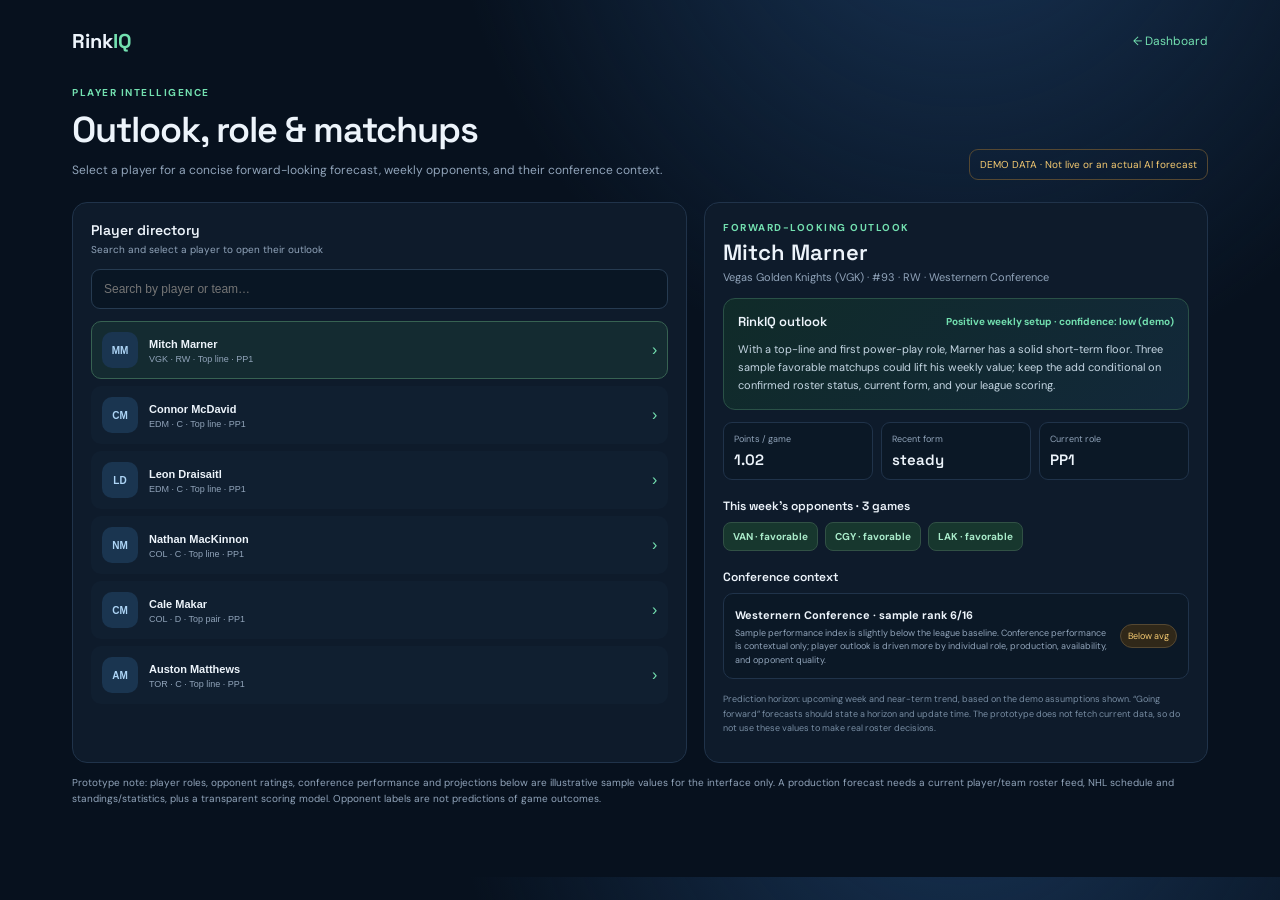
==== player-intelligence.html @ 5b06eaca "Add player outlooks, conference context, and weekly matchup explorer" ====
<!doctype html>
<html lang="en">
<head>
  <meta charset="utf-8"><meta name="viewport" content="width=device-width,initial-scale=1"><meta name="theme-color" content="#07111e">
  <title>RinkIQ · Player Intelligence</title>
  <link rel="preconnect" href="https://fonts.googleapis.com"><link rel="preconnect" href="https://fonts.gstatic.com" crossorigin><link href="https://fonts.googleapis.com/css2?family=DM+Sans:wght@400;500;600;700&family=Space+Grotesk:wght@400;500;600;700&display=swap" rel="stylesheet">
  <style>
    :root{--bg:#07111e;--panel:#0e1b2b;--line:#20334a;--muted:#91a4ba;--text:#edf4fb;--green:#73e0b0;--blue:#72b7ff;--yellow:#f6cb72;--red:#ff8585}*{box-sizing:border-box}body{margin:0;background:radial-gradient(ellipse at 75% -20%,#193659 0,transparent 38%),var(--bg);color:var(--text);font:14px 'DM Sans',sans-serif}.wrap{max-width:1180px;margin:auto;padding:28px 22px 60px}.top{display:flex;justify-content:space-between;align-items:center;margin-bottom:32px}.brand{font:700 20px 'Space Grotesk',sans-serif}.brand span{color:var(--green)}a{color:var(--green);text-decoration:none;font-size:12px}.eyebrow{font-size:10px;letter-spacing:1.5px;text-transform:uppercase;color:var(--green);font-weight:700}.heading{display:flex;justify-content:space-between;gap:15px;align-items:end;margin-bottom:22px}.heading h1{font:600 clamp(26px,4vw,36px) 'Space Grotesk',sans-serif;letter-spacing:-1px;margin:8px 0}.heading p{color:var(--muted);margin:0;font-size:12px;line-height:1.6}.status{border:1px solid #554832;color:var(--yellow);padding:8px 10px;border-radius:9px;font-size:10px;white-space:nowrap}.layout{display:grid;grid-template-columns:minmax(0,1.1fr) minmax(330px,.9fr);gap:17px}.card{background:var(--panel);border:1px solid var(--line);border-radius:15px;padding:18px;min-width:0}.card-head{display:flex;justify-content:space-between;align-items:center;gap:10px;margin-bottom:13px}.card-title{font:600 14px 'Space Grotesk',sans-serif}.muted{color:var(--muted)}.search{width:100%;background:#091624;border:1px solid #263b51;border-radius:9px;color:var(--text);padding:12px;font-size:12px;margin-bottom:12px}.players{display:grid;gap:7px;max-height:520px;overflow:auto}.player{display:grid;grid-template-columns:37px minmax(100px,1fr) auto;gap:10px;align-items:center;background:#101f30;border:1px solid transparent;border-radius:10px;padding:10px;color:var(--text);text-align:left;width:100%}.player:hover,.player.selected{border-color:#376252;background:#142b31}.initial{height:36px;width:36px;border-radius:10px;background:#1a3550;color:#aed5f6;display:grid;place-items:center;font-weight:700;font-size:10px}.player b{font-size:11px}.player small{display:block;color:var(--muted);font-size:9px;margin-top:3px}.arrow{color:var(--green);font-size:16px}.detail h2{font:600 22px 'Space Grotesk',sans-serif;margin:4px 0}.teamline{color:var(--muted);font-size:11px;margin-bottom:14px}.forecast{background:linear-gradient(135deg,#102b29,#12283a);border:1px solid #2a5147;border-radius:12px;padding:14px;margin:12px 0}.forecast-top{display:flex;justify-content:space-between;align-items:center;gap:10px}.forecast strong{font:600 13px 'Space Grotesk',sans-serif}.trend{color:var(--green);font-size:10px;font-weight:700}.forecast p{font-size:11px;line-height:1.65;color:#c5d6e3;margin:10px 0 0}.metrics{display:grid;grid-template-columns:repeat(3,1fr);gap:8px;margin:12px 0}.metric{border:1px solid var(--line);background:#0b1826;padding:10px;border-radius:9px}.metric small{display:block;color:var(--muted);font-size:9px}.metric b{display:block;font:600 15px 'Space Grotesk',sans-serif;margin-top:5px}.section-title{font:600 12px 'Space Grotesk',sans-serif;margin:18px 0 8px}.opponents{display:flex;flex-wrap:wrap;gap:7px}.opp{background:#17372e;border:1px solid #315145;color:#a9ebca;padding:7px 9px;border-radius:8px;font-size:10px;font-weight:700}.opp.neutral{background:#18283a;border-color:#34485d;color:#adc2d7}.opp.hard{background:#302819;border-color:#554832;color:#f3d28b}.conference{border:1px solid var(--line);background:#0b1826;border-radius:10px;padding:11px;display:grid;grid-template-columns:1fr auto;align-items:center;gap:9px}.conference b{font-size:11px}.conference small{display:block;color:var(--muted);font-size:9px;line-height:1.5;margin-top:4px}.badge{font-size:9px;padding:5px 7px;border-radius:99px;background:#302819;color:var(--yellow);border:1px solid #554832}.badge.good{background:#17372e;color:#a9ebca;border-color:#315145}.note{font-size:9px;line-height:1.6;color:#788da3;margin-top:13px}.hidden{display:none!important}.empty{color:var(--muted);font-size:11px;padding:20px;text-align:center}.info{font-size:10px;color:var(--muted);line-height:1.6;margin-top:12px}@media(max-width:800px){.layout{grid-template-columns:1fr}.players{max-height:300px}}@media(max-width:520px){.wrap{padding:18px 13px 40px}.heading{align-items:flex-start;flex-direction:column}.status{white-space:normal}.metrics{grid-template-columns:repeat(3,1fr)}.metric{padding:8px}.metric b{font-size:13px}}
  </style>
</head>
<body><main class="wrap">
  <header class="top"><div class="brand">Rink<span>IQ</span></div><a href="index.html">← Dashboard</a></header>
  <section class="heading"><div><div class="eyebrow">Player Intelligence</div><h1>Outlook, role &amp; matchups</h1><p>Select a player for a concise forward-looking forecast, weekly opponents, and their conference context.</p></div><div class="status">DEMO DATA · Not live or an actual AI forecast</div></section>
  <section class="layout"><article class="card"><div class="card-head"><div><div class="card-title">Player directory</div><div class="muted" style="font-size:10px;margin-top:4px">Search and select a player to open their outlook</div></div></div><input class="search" id="search" type="search" placeholder="Search by player or team…" aria-label="Search players"><div class="players" id="players"></div></article>
  <article class="card detail" id="detail" aria-live="polite"></article></section>
  <p class="info">Prototype note: player roles, opponent ratings, conference performance and projections below are illustrative sample values for the interface only. A production forecast needs a current player/team roster feed, NHL schedule and standings/statistics, plus a transparent scoring model. Opponent labels are not predictions of game outcomes.</p>
</main>
<script>
  // Illustrative records only. Replace with season-aware NHL roster, schedule, standings and projections APIs.
  const data=[
    {name:'Mitch Marner',team:'VGK',club:'Vegas Golden Knights',pos:'RW',num:93,conf:'Western',conferenceRank:6,conferenceTeams:16,conferenceNote:'Sample performance index is slightly below the league baseline.',form:'steady',points:'1.02',role:'Top line · PP1',games:[['VAN','favorable'],['CGY','favorable'],['LAK','favorable']],forecast:'With a top-line and first power-play role, Marner has a solid short-term floor. Three sample favorable matchups could lift his weekly value; keep the add conditional on confirmed roster status, current form, and your league scoring.',direction:'Positive weekly setup · confidence: low (demo)'},
    {name:'Connor McDavid',team:'EDM',club:'Edmonton Oilers',pos:'C',num:97,conf:'Western',conferenceRank:6,conferenceTeams:16,conferenceNote:'Sample performance index is slightly below the league baseline.',form:'heating up',points:'1.48',role:'Top line · PP1',games:[['VAN','favorable'],['SEA','neutral'],['LAK','favorable']],forecast:'Elite scoring volume and first-unit power-play usage support a strong outlook. The sample schedule has two favorable opponents; his established role keeps the projection less matchup-dependent than most players.',direction:'Upward · confidence: low (demo)'},
    {name:'Leon Draisaitl',team:'EDM',club:'Edmonton Oilers',pos:'C',num:29,conf:'Western',conferenceRank:6,conferenceTeams:16,conferenceNote:'Sample performance index is slightly below the league baseline.',form:'on track',points:'1.31',role:'Top line · PP1',games:[['VAN','favorable'],['SEA','neutral'],['LAK','favorable']],forecast:'High-end production and power-play deployment anchor the outlook. A three-game week offers useful volume; the favorable matchup tags are illustrative and should be recalculated from current opponent defense and goaltending.',direction:'Stable-to-positive · confidence: low (demo)'},
    {name:'Nathan MacKinnon',team:'COL',club:'Colorado Avalanche',pos:'C',num:29,conf:'Western',conferenceRank:6,conferenceTeams:16,conferenceNote:'Sample performance index is slightly below the league baseline.',form:'steady',points:'1.27',role:'Top line · PP1',games:[['WPG','tough'],['DAL','tough'],['CHI','favorable']],forecast:'Heavy minutes and top-line usage create a dependable baseline. The sample week mixes tough and favorable opponents, so schedule alone does not justify a pickup or drop.',direction:'Mostly steady · confidence: low (demo)'},
    {name:'Cale Makar',team:'COL',club:'Colorado Avalanche',pos:'D',num:8,conf:'Western',conferenceRank:6,conferenceTeams:16,conferenceNote:'Sample performance index is slightly below the league baseline.',form:'trending up',points:'0.96',role:'Top pair · PP1',games:[['WPG','tough'],['DAL','tough'],['CHI','favorable']],forecast:'First-unit power-play time and high-end offensive involvement support continued value. Track health and practice status; the sample schedule is mixed and should be weighed against his role and expected games played.',direction:'Cautiously positive · confidence: low (demo)'},
    {name:'Auston Matthews',team:'TOR',club:'Toronto Maple Leafs',pos:'C',num:34,conf:'Eastern',conferenceRank:10,conferenceTeams:16,conferenceNote:'Sample performance index is around the league baseline.',form:'steady',points:'1.20',role:'Top line · PP1',games:[['VAN','favorable'],['CGY','favorable'],['LAK','favorable']],forecast:'Elite shot volume and a first-unit role provide a strong scoring base. The three sample favorable matchups improve this week’s ceiling, but the forecast should account for current availability and confirmed schedule.',direction:'Positive weekly setup · confidence: low (demo)'}
  ];
  const players=document.getElementById('players'),detail=document.getElementById('detail'),search=document.getElementById('search');let selected=data[0];
  function renderList(){const term=search.value.trim().toLowerCase();const found=data.filter(p=>(p.name+' '+p.team+' '+p.club).toLowerCase().includes(term));players.innerHTML=found.length?found.map(p=>`<button class="player ${p===selected?'selected':''}" data-name="${p.name}"><span class="initial">${p.name.split(' ').map(x=>x[0]).join('').slice(0,2)}</span><span><b>${p.name}</b><small>${p.team} · ${p.pos} · ${p.role}</small></span><span class="arrow">›</span></button>`).join(''):'<div class="empty">No matching players in this demo directory.</div>';players.querySelectorAll('.player').forEach(button=>button.addEventListener('click',()=>{selected=data.find(p=>p.name===button.dataset.name);renderList();renderDetail()}))}
  function renderDetail(){const p=selected;detail.innerHTML=`<div class="eyebrow">Forward-looking outlook</div><h2>${p.name}</h2><div class="teamline">${p.club} (${p.team}) · #${p.num} · ${p.pos} · ${p.conf}ern Conference</div><div class="forecast"><div class="forecast-top"><strong>RinkIQ outlook</strong><span class="trend">${p.direction}</span></div><p>${p.forecast}</p></div><div class="metrics"><div class="metric"><small>Points / game</small><b>${p.points}</b></div><div class="metric"><small>Recent form</small><b>${p.form}</b></div><div class="metric"><small>Current role</small><b>${p.role.includes('PP1')?'PP1':'Top role'}</b></div></div><div class="section-title">This week’s opponents · ${p.games.length} games</div><div class="opponents">${p.games.map(([opp,rating])=>`<span class="opp ${rating==='neutral'?'neutral':rating==='tough'?'hard':''}">${opp} · ${rating}</span>`).join('')}</div><div class="section-title">Conference context</div><div class="conference"><div><b>${p.conf}ern Conference · sample rank ${p.conferenceRank}/${p.conferenceTeams}</b><small>${p.conferenceNote} Conference performance is contextual only; player outlook is driven more by individual role, production, availability, and opponent quality.</small></div><span class="badge ${p.conferenceRank<=5?'good':''}">${p.conferenceRank<=5?'Above avg':'Below avg'}</span></div><p class="note">Prediction horizon: upcoming week and near-term trend, based on the demo assumptions shown. “Going forward” forecasts should state a horizon and update time. The prototype does not fetch current data, so do not use these values to make real roster decisions.</p>`}
  search.addEventListener('input',renderList);renderList();renderDetail();
</script></body></html>
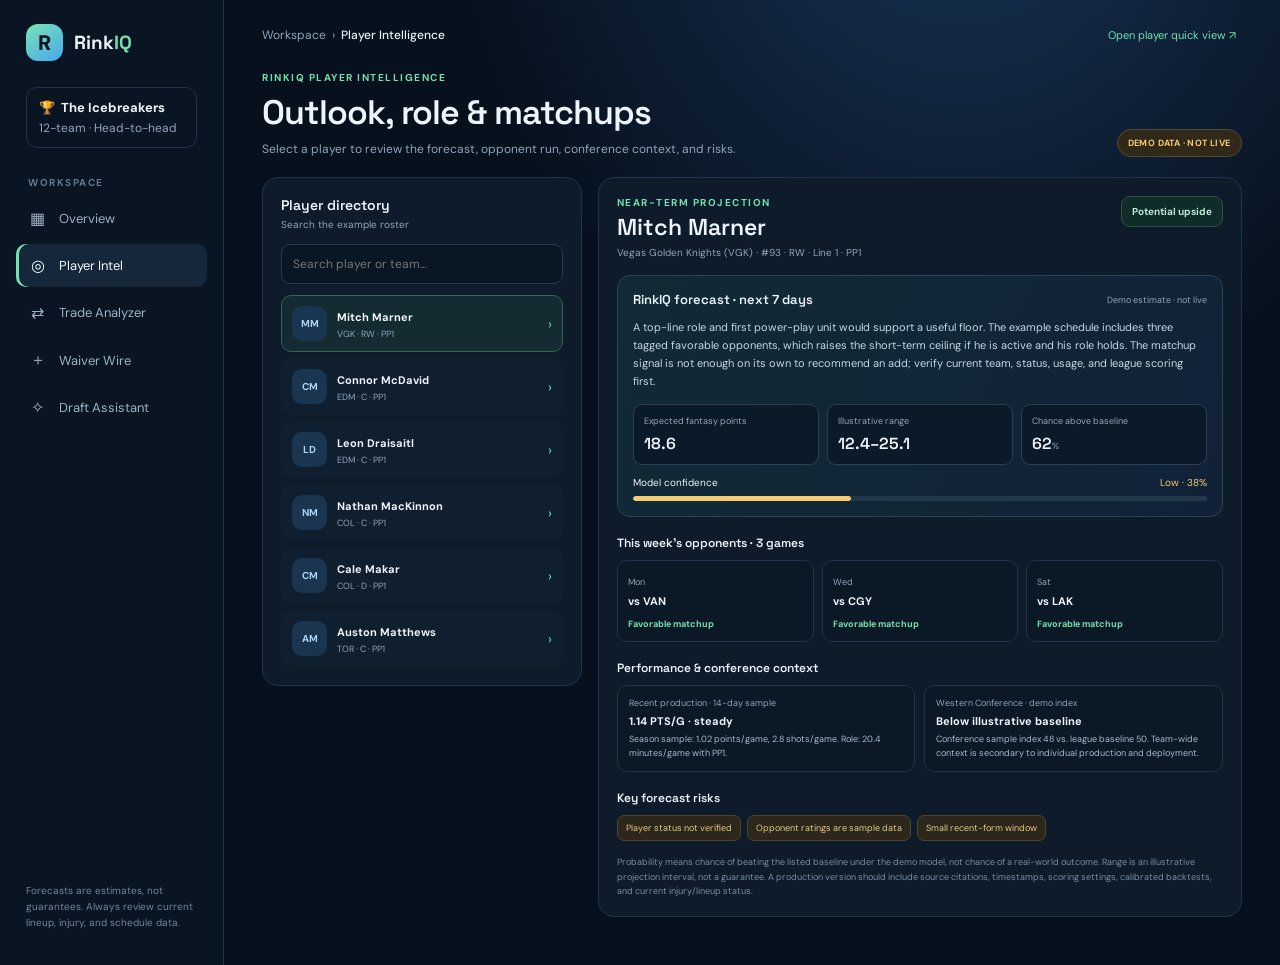
==== commit 79fd0f04: "Refine player intelligence with quick-view modal and risk-aware forecasts" ====
--- a/player-intelligence.html
+++ b/player-intelligence.html
@@ -3,30 +3,50 @@
 <head>
   <meta charset="utf-8"><meta name="viewport" content="width=device-width,initial-scale=1"><meta name="theme-color" content="#07111e">
   <title>RinkIQ · Player Intelligence</title>
-  <link rel="preconnect" href="https://fonts.googleapis.com"><link rel="preconnect" href="https://fonts.gstatic.com" crossorigin><link href="https://fonts.googleapis.com/css2?family=DM+Sans:wght@400;500;600;700&family=Space+Grotesk:wght@400;500;600;700&display=swap" rel="stylesheet">
+  <link rel="preconnect" href="https://fonts.googleapis.com"><link rel="preconnect" href="https://fonts.gstatic.com" crossorigin>
+  <link href="https://fonts.googleapis.com/css2?family=DM+Sans:wght@400;500;600;700&family=Space+Grotesk:wght@400;500;600;700&display=swap" rel="stylesheet">
   <style>
-    :root{--bg:#07111e;--panel:#0e1b2b;--line:#20334a;--muted:#91a4ba;--text:#edf4fb;--green:#73e0b0;--blue:#72b7ff;--yellow:#f6cb72;--red:#ff8585}*{box-sizing:border-box}body{margin:0;background:radial-gradient(ellipse at 75% -20%,#193659 0,transparent 38%),var(--bg);color:var(--text);font:14px 'DM Sans',sans-serif}.wrap{max-width:1180px;margin:auto;padding:28px 22px 60px}.top{display:flex;justify-content:space-between;align-items:center;margin-bottom:32px}.brand{font:700 20px 'Space Grotesk',sans-serif}.brand span{color:var(--green)}a{color:var(--green);text-decoration:none;font-size:12px}.eyebrow{font-size:10px;letter-spacing:1.5px;text-transform:uppercase;color:var(--green);font-weight:700}.heading{display:flex;justify-content:space-between;gap:15px;align-items:end;margin-bottom:22px}.heading h1{font:600 clamp(26px,4vw,36px) 'Space Grotesk',sans-serif;letter-spacing:-1px;margin:8px 0}.heading p{color:var(--muted);margin:0;font-size:12px;line-height:1.6}.status{border:1px solid #554832;color:var(--yellow);padding:8px 10px;border-radius:9px;font-size:10px;white-space:nowrap}.layout{display:grid;grid-template-columns:minmax(0,1.1fr) minmax(330px,.9fr);gap:17px}.card{background:var(--panel);border:1px solid var(--line);border-radius:15px;padding:18px;min-width:0}.card-head{display:flex;justify-content:space-between;align-items:center;gap:10px;margin-bottom:13px}.card-title{font:600 14px 'Space Grotesk',sans-serif}.muted{color:var(--muted)}.search{width:100%;background:#091624;border:1px solid #263b51;border-radius:9px;color:var(--text);padding:12px;font-size:12px;margin-bottom:12px}.players{display:grid;gap:7px;max-height:520px;overflow:auto}.player{display:grid;grid-template-columns:37px minmax(100px,1fr) auto;gap:10px;align-items:center;background:#101f30;border:1px solid transparent;border-radius:10px;padding:10px;color:var(--text);text-align:left;width:100%}.player:hover,.player.selected{border-color:#376252;background:#142b31}.initial{height:36px;width:36px;border-radius:10px;background:#1a3550;color:#aed5f6;display:grid;place-items:center;font-weight:700;font-size:10px}.player b{font-size:11px}.player small{display:block;color:var(--muted);font-size:9px;margin-top:3px}.arrow{color:var(--green);font-size:16px}.detail h2{font:600 22px 'Space Grotesk',sans-serif;margin:4px 0}.teamline{color:var(--muted);font-size:11px;margin-bottom:14px}.forecast{background:linear-gradient(135deg,#102b29,#12283a);border:1px solid #2a5147;border-radius:12px;padding:14px;margin:12px 0}.forecast-top{display:flex;justify-content:space-between;align-items:center;gap:10px}.forecast strong{font:600 13px 'Space Grotesk',sans-serif}.trend{color:var(--green);font-size:10px;font-weight:700}.forecast p{font-size:11px;line-height:1.65;color:#c5d6e3;margin:10px 0 0}.metrics{display:grid;grid-template-columns:repeat(3,1fr);gap:8px;margin:12px 0}.metric{border:1px solid var(--line);background:#0b1826;padding:10px;border-radius:9px}.metric small{display:block;color:var(--muted);font-size:9px}.metric b{display:block;font:600 15px 'Space Grotesk',sans-serif;margin-top:5px}.section-title{font:600 12px 'Space Grotesk',sans-serif;margin:18px 0 8px}.opponents{display:flex;flex-wrap:wrap;gap:7px}.opp{background:#17372e;border:1px solid #315145;color:#a9ebca;padding:7px 9px;border-radius:8px;font-size:10px;font-weight:700}.opp.neutral{background:#18283a;border-color:#34485d;color:#adc2d7}.opp.hard{background:#302819;border-color:#554832;color:#f3d28b}.conference{border:1px solid var(--line);background:#0b1826;border-radius:10px;padding:11px;display:grid;grid-template-columns:1fr auto;align-items:center;gap:9px}.conference b{font-size:11px}.conference small{display:block;color:var(--muted);font-size:9px;line-height:1.5;margin-top:4px}.badge{font-size:9px;padding:5px 7px;border-radius:99px;background:#302819;color:var(--yellow);border:1px solid #554832}.badge.good{background:#17372e;color:#a9ebca;border-color:#315145}.note{font-size:9px;line-height:1.6;color:#788da3;margin-top:13px}.hidden{display:none!important}.empty{color:var(--muted);font-size:11px;padding:20px;text-align:center}.info{font-size:10px;color:var(--muted);line-height:1.6;margin-top:12px}@media(max-width:800px){.layout{grid-template-columns:1fr}.players{max-height:300px}}@media(max-width:520px){.wrap{padding:18px 13px 40px}.heading{align-items:flex-start;flex-direction:column}.status{white-space:normal}.metrics{grid-template-columns:repeat(3,1fr)}.metric{padding:8px}.metric b{font-size:13px}}
+    :root{--bg:#07111e;--panel:#0e1b2b;--panel2:#122338;--line:#20334a;--muted:#91a4ba;--text:#edf4fb;--green:#73e0b0;--blue:#72b7ff;--yellow:#f6cb72;--red:#ff8585;--radius:16px}*{box-sizing:border-box}body{margin:0;background:radial-gradient(ellipse at 75% -20%,#193659 0,transparent 38%),var(--bg);color:var(--text);font:14px 'DM Sans',sans-serif;min-height:100vh}button,input,select{font:inherit}button{cursor:pointer}.shell{display:grid;grid-template-columns:224px minmax(0,1fr);min-height:100vh}.sidebar{background:#091523;border-right:1px solid var(--line);padding:24px 16px;display:flex;flex-direction:column;gap:26px}.brand{display:flex;align-items:center;gap:11px;padding:0 10px}.brand-mark{width:37px;height:37px;border-radius:12px;background:linear-gradient(145deg,#79e5b3,#47a8ee);color:#07111e;display:grid;place-items:center;font-size:21px;font-weight:800}.brand-name{font:700 19px 'Space Grotesk',sans-serif}.brand-name span{color:var(--green)}.season{margin:0 10px;padding:11px 12px;border:1px solid var(--line);border-radius:11px;color:var(--muted);font-size:12px}.season b{color:var(--text);display:block;margin-bottom:4px;font-size:13px}.nav-label{font-size:10px;letter-spacing:1.5px;color:#637890;font-weight:700;padding:0 12px;margin:2px 0 8px}.nav{display:grid;gap:4px}.nav a{display:flex;align-items:center;gap:12px;background:transparent;color:#9eb0c4;text-decoration:none;padding:11px 12px;border-radius:10px;font-size:13px}.nav a:hover,.nav a.active{background:#15273b;color:#eff8ff}.nav a.active{box-shadow:inset 3px 0 var(--green)}.nav .icon{width:19px;text-align:center;font-size:16px}.side-note{margin-top:auto;color:#71869b;font-size:10px;line-height:1.6;padding:10px}.main{min-width:0;padding:27px clamp(18px,3vw,42px) 48px;max-width:1450px;width:100%;margin:auto}.topbar{display:flex;justify-content:space-between;align-items:center;margin-bottom:28px}.crumb{color:var(--muted);font-size:12px}.crumb b{color:#eaf3fa;font-weight:500}.tag{border:1px solid #554832;background:#302819;color:var(--yellow);border-radius:99px;padding:7px 10px;font-size:9px;font-weight:700;letter-spacing:.4px}.heading{display:flex;justify-content:space-between;align-items:flex-end;gap:16px;margin-bottom:20px}.eyebrow{font-size:10px;letter-spacing:1.5px;color:var(--green);font-weight:700;text-transform:uppercase}.heading h1{font:600 clamp(26px,3vw,34px) 'Space Grotesk',sans-serif;letter-spacing:-1px;margin:7px 0}.heading p{color:var(--muted);font-size:12px;margin:0}.layout{display:grid;grid-template-columns:minmax(270px,.72fr) minmax(0,1.45fr);gap:16px;align-items:start}.card{background:var(--panel);border:1px solid var(--line);border-radius:var(--radius);padding:18px;min-width:0}.card-head{display:flex;justify-content:space-between;align-items:center;gap:10px;margin-bottom:13px}.card-title{font:600 14px 'Space Grotesk',sans-serif}.card-sub{font-size:10px;color:var(--muted);margin-top:4px}.search{width:100%;padding:11px;background:#091624;border:1px solid #263b51;border-radius:9px;color:var(--text);font-size:12px;margin-bottom:11px}.directory{display:grid;gap:6px;max-height:640px;overflow:auto}.player-option{width:100%;background:#101f30;border:1px solid transparent;border-radius:10px;padding:10px;display:flex;gap:10px;align-items:center;color:var(--text);text-align:left}.player-option:hover,.player-option.selected{background:#142b31;border-color:#376252}.initial{width:35px;height:35px;border-radius:10px;display:grid;place-items:center;background:#1a3550;color:#aed5f6;font-weight:700;font-size:10px;flex:none}.player-option strong{font-size:11px}.player-option small{display:block;color:var(--muted);font-size:9px;margin-top:3px}.player-option .arrow{margin-left:auto;color:var(--green)}.detail-head{display:flex;justify-content:space-between;align-items:flex-start;gap:12px}.player-title{font:600 23px 'Space Grotesk',sans-serif;margin:3px 0}.player-meta{color:var(--muted);font-size:10px;line-height:1.5}.decision{border:1px solid #315145;background:#102c28;color:#bcebd7;border-radius:9px;padding:8px 10px;font-size:10px;font-weight:700;white-space:nowrap}.decision.caution{border-color:#554832;background:#302819;color:#f3d28b}.forecast{margin-top:15px;background:linear-gradient(115deg,#112a35,#112238);border:1px solid #28465a;border-radius:13px;padding:15px}.forecast-top{display:flex;align-items:center;justify-content:space-between;gap:12px}.forecast-title{font:600 13px 'Space Grotesk',sans-serif}.freshness{font-size:9px;color:var(--muted)}.forecast p{font-size:11px;line-height:1.65;color:#c5d6e3;margin:10px 0 0}.probability{display:grid;grid-template-columns:repeat(3,1fr);gap:8px;margin-top:13px}.metric{border:1px solid #294156;background:#0b1a29;border-radius:9px;padding:10px}.metric small{display:block;font-size:9px;color:var(--muted);line-height:1.4}.metric b{display:block;font:600 16px 'Space Grotesk',sans-serif;margin-top:6px}.metric .unit{font-size:9px;color:var(--muted);font-weight:400}.confidence-row{display:flex;justify-content:space-between;align-items:center;gap:8px;margin-top:11px;font-size:10px}.confidence{color:var(--yellow)}.bar{height:5px;border-radius:9px;background:#23374a;overflow:hidden;margin-top:7px}.bar i{display:block;height:100%;background:var(--yellow);border-radius:9px}.section-title{font:600 12px 'Space Grotesk',sans-serif;margin:18px 0 9px}.matchups{display:grid;grid-template-columns:repeat(3,minmax(0,1fr));gap:8px}.matchup{border:1px solid var(--line);background:#0b1826;border-radius:10px;padding:10px}.matchup .day{font-size:9px;color:var(--muted)}.matchup strong{font-size:11px;display:block;margin:5px 0}.rating{font-size:9px;font-weight:700}.rating.favorable{color:var(--green)}.rating.neutral{color:var(--blue)}.rating.tough{color:var(--yellow)}.context{display:grid;grid-template-columns:1fr 1fr;gap:9px}.context-card{border:1px solid var(--line);background:#0b1826;border-radius:10px;padding:11px}.context-card small{display:block;color:var(--muted);font-size:9px}.context-card b{display:block;font-size:11px;margin:5px 0}.context-card p{color:#a7bacd;font-size:9px;line-height:1.5;margin:0}.risks{display:flex;flex-wrap:wrap;gap:6px}.risk{padding:6px 8px;border:1px solid #51432d;color:#e6c982;background:#2c261b;border-radius:7px;font-size:9px}.footnote{font-size:9px;line-height:1.6;color:#788da3;margin:14px 0 0}.empty{color:var(--muted);font-size:11px;padding:20px;text-align:center}.modal-backdrop{position:fixed;inset:0;background:#030811bd;display:none;place-items:center;padding:18px;z-index:5}.modal-backdrop.open{display:grid}.modal{width:min(920px,100%);max-height:min(90vh,900px);overflow:auto;background:#0e1b2b;border:1px solid #2a435b;border-radius:17px;padding:20px;box-shadow:0 20px 70px #0009}.modal-head{display:flex;justify-content:space-between;align-items:center;margin-bottom:16px}.modal-head h2{font:600 17px 'Space Grotesk',sans-serif;margin:0}.close{background:transparent;border:0;color:var(--muted);font-size:22px}.modal .layout{grid-template-columns:minmax(220px,.65fr) minmax(0,1.35fr)}.modal .directory{max-height:290px}.modal .detail-card{padding:0;border:0;background:transparent}.modal .player-title{font-size:20px}.modal .section-title{margin-top:14px}.inline-link{color:var(--green);font-size:11px;text-decoration:none}.inline-link:hover{text-decoration:underline}.toast{position:fixed;bottom:20px;left:50%;transform:translate(-50%,15px);background:#18382f;border:1px solid #32624f;color:#c4f1dc;border-radius:9px;padding:10px 14px;font-size:11px;opacity:0;pointer-events:none;transition:.2s;z-index:8}.toast.show{opacity:1;transform:translate(-50%,0)}@media(max-width:850px){.shell{grid-template-columns:190px minmax(0,1fr)}.layout{grid-template-columns:1fr}.directory{max-height:260px;grid-template-columns:repeat(2,minmax(0,1fr))}}@media(max-width:650px){.shell{display:block}.sidebar{position:sticky;top:0;z-index:3;padding:8px;border-right:0;border-bottom:1px solid var(--line);display:block;background:#091523ed}.brand,.season,.nav-label,.side-note{display:none}.nav{display:flex;justify-content:space-around;gap:3px}.nav a{display:grid;text-align:center;gap:2px;font-size:8px;padding:6px 5px}.nav .icon{margin:auto}.main{padding:18px 13px 35px}.heading{align-items:flex-start;flex-direction:column}.layout{grid-template-columns:1fr}.directory{grid-template-columns:1fr 1fr;max-height:230px}.modal .layout{grid-template-columns:1fr}.modal .directory{grid-template-columns:1fr 1fr;max-height:180px}.modal .detail-card{padding:0}.matchups{grid-template-columns:repeat(3,minmax(0,1fr))}}@media(max-width:400px){.probability{gap:5px}.metric{padding:8px}.metric b{font-size:14px}.matchup{padding:7px}}
   </style>
 </head>
-<body><main class="wrap">
-  <header class="top"><div class="brand">Rink<span>IQ</span></div><a href="index.html">← Dashboard</a></header>
-  <section class="heading"><div><div class="eyebrow">Player Intelligence</div><h1>Outlook, role &amp; matchups</h1><p>Select a player for a concise forward-looking forecast, weekly opponents, and their conference context.</p></div><div class="status">DEMO DATA · Not live or an actual AI forecast</div></section>
-  <section class="layout"><article class="card"><div class="card-head"><div><div class="card-title">Player directory</div><div class="muted" style="font-size:10px;margin-top:4px">Search and select a player to open their outlook</div></div></div><input class="search" id="search" type="search" placeholder="Search by player or team…" aria-label="Search players"><div class="players" id="players"></div></article>
-  <article class="card detail" id="detail" aria-live="polite"></article></section>
-  <p class="info">Prototype note: player roles, opponent ratings, conference performance and projections below are illustrative sample values for the interface only. A production forecast needs a current player/team roster feed, NHL schedule and standings/statistics, plus a transparent scoring model. Opponent labels are not predictions of game outcomes.</p>
-</main>
+<body>
+  <div class="shell"><aside class="sidebar">
+    <a class="brand" href="index.html" style="text-decoration:none;color:var(--text)"><span class="brand-mark">R</span><span class="brand-name">Rink<span>IQ</span></span></a>
+    <div class="season"><b>🏆 &nbsp;The Icebreakers</b>12-team · Head-to-head</div>
+    <div><div class="nav-label">WORKSPACE</div><nav class="nav"><a href="index.html"><span class="icon">▦</span>Overview</a><a class="active" href="player-intelligence.html"><span class="icon">◎</span>Player Intel</a><a href="index.html"><span class="icon">⇄</span>Trade Analyzer</a><a href="index.html"><span class="icon">＋</span>Waiver Wire</a><a href="index.html"><span class="icon">✧</span>Draft Assistant</a></nav></div>
+    <div class="side-note">Forecasts are estimates, not guarantees. Always review current lineup, injury, and schedule data.</div>
+  </aside><main class="main">
+    <header class="topbar"><div class="crumb">Workspace &nbsp;›&nbsp; <b>Player Intelligence</b></div><button class="inline-link" id="openModal" style="background:none;border:0">Open player quick view ↗</button></header>
+    <section class="heading"><div><div class="eyebrow">RinkIQ PLAYER INTELLIGENCE</div><h1>Outlook, role &amp; matchups</h1><p>Select a player to review the forecast, opponent run, conference context, and risks.</p></div><span class="tag">DEMO DATA · NOT LIVE</span></section>
+    <section class="layout"><article class="card"><div class="card-head"><div><div class="card-title">Player directory</div><div class="card-sub">Search the example roster</div></div></div><input class="search" id="search" type="search" placeholder="Search player or team…" aria-label="Search players"><div class="directory" id="directory"></div></article><article class="card" id="detail" aria-live="polite"></article></section>
+  </main></div>
+  <div class="modal-backdrop" id="backdrop" role="dialog" aria-modal="true" aria-labelledby="modalTitle"><div class="modal"><header class="modal-head"><h2 id="modalTitle">Player quick view</h2><button class="close" id="closeModal" aria-label="Close">×</button></header><div id="modalContent"></div></div></div><div class="toast" id="toast" role="status"></div>
 <script>
-  // Illustrative records only. Replace with season-aware NHL roster, schedule, standings and projections APIs.
-  const data=[
-    {name:'Mitch Marner',team:'VGK',club:'Vegas Golden Knights',pos:'RW',num:93,conf:'Western',conferenceRank:6,conferenceTeams:16,conferenceNote:'Sample performance index is slightly below the league baseline.',form:'steady',points:'1.02',role:'Top line · PP1',games:[['VAN','favorable'],['CGY','favorable'],['LAK','favorable']],forecast:'With a top-line and first power-play role, Marner has a solid short-term floor. Three sample favorable matchups could lift his weekly value; keep the add conditional on confirmed roster status, current form, and your league scoring.',direction:'Positive weekly setup · confidence: low (demo)'},
-    {name:'Connor McDavid',team:'EDM',club:'Edmonton Oilers',pos:'C',num:97,conf:'Western',conferenceRank:6,conferenceTeams:16,conferenceNote:'Sample performance index is slightly below the league baseline.',form:'heating up',points:'1.48',role:'Top line · PP1',games:[['VAN','favorable'],['SEA','neutral'],['LAK','favorable']],forecast:'Elite scoring volume and first-unit power-play usage support a strong outlook. The sample schedule has two favorable opponents; his established role keeps the projection less matchup-dependent than most players.',direction:'Upward · confidence: low (demo)'},
-    {name:'Leon Draisaitl',team:'EDM',club:'Edmonton Oilers',pos:'C',num:29,conf:'Western',conferenceRank:6,conferenceTeams:16,conferenceNote:'Sample performance index is slightly below the league baseline.',form:'on track',points:'1.31',role:'Top line · PP1',games:[['VAN','favorable'],['SEA','neutral'],['LAK','favorable']],forecast:'High-end production and power-play deployment anchor the outlook. A three-game week offers useful volume; the favorable matchup tags are illustrative and should be recalculated from current opponent defense and goaltending.',direction:'Stable-to-positive · confidence: low (demo)'},
-    {name:'Nathan MacKinnon',team:'COL',club:'Colorado Avalanche',pos:'C',num:29,conf:'Western',conferenceRank:6,conferenceTeams:16,conferenceNote:'Sample performance index is slightly below the league baseline.',form:'steady',points:'1.27',role:'Top line · PP1',games:[['WPG','tough'],['DAL','tough'],['CHI','favorable']],forecast:'Heavy minutes and top-line usage create a dependable baseline. The sample week mixes tough and favorable opponents, so schedule alone does not justify a pickup or drop.',direction:'Mostly steady · confidence: low (demo)'},
-    {name:'Cale Makar',team:'COL',club:'Colorado Avalanche',pos:'D',num:8,conf:'Western',conferenceRank:6,conferenceTeams:16,conferenceNote:'Sample performance index is slightly below the league baseline.',form:'trending up',points:'0.96',role:'Top pair · PP1',games:[['WPG','tough'],['DAL','tough'],['CHI','favorable']],forecast:'First-unit power-play time and high-end offensive involvement support continued value. Track health and practice status; the sample schedule is mixed and should be weighed against his role and expected games played.',direction:'Cautiously positive · confidence: low (demo)'},
-    {name:'Auston Matthews',team:'TOR',club:'Toronto Maple Leafs',pos:'C',num:34,conf:'Eastern',conferenceRank:10,conferenceTeams:16,conferenceNote:'Sample performance index is around the league baseline.',form:'steady',points:'1.20',role:'Top line · PP1',games:[['VAN','favorable'],['CGY','favorable'],['LAK','favorable']],forecast:'Elite shot volume and a first-unit role provide a strong scoring base. The three sample favorable matchups improve this week’s ceiling, but the forecast should account for current availability and confirmed schedule.',direction:'Positive weekly setup · confidence: low (demo)'}
+  /*
+   * Replace these fixtures with validated, timestamped roster, schedule, stats,
+   * standings and projection API responses. All values below are illustrative.
+   * Forecast schema is intentionally explicit so real modeling can be introduced
+   * without changing the player detail renderer.
+   */
+  const playersData=[
+    {id:'demo-marner',name:'Mitch Marner',team:{id:'VGK',abbrev:'VGK',name:'Vegas Golden Knights',conference:'Western'},jersey:93,position:['RW'],role:{line:1,powerPlayUnit:1,toiMinutes:20.4},stats:{pointsPerGame:1.02,shotsPerGame:2.8,ppPoints:18,gamesPlayed:22},recentForm:{windowDays:14,pointsPerGame:1.14,trend:'steady'},availability:{status:'unknown',updatedAt:null},schedule:{weekLabel:'Example week',games:[{date:'Mon',opponent:'VAN',opponentStrength:'favorable'},{date:'Wed',opponent:'CGY',opponentStrength:'favorable'},{date:'Sat',opponent:'LAK',opponentStrength:'favorable'}]},conferenceContext:{conference:'Western',sampleIndex:48,leagueAverage:50,window:'illustrative sample'},projection:{horizonDays:7,expectedFantasyPoints:18.6,low:12.4,high:25.1,probabilityAboveBaseline:0.62,confidence:0.38,confidenceLabel:'Low',baselineDescription:'season fantasy points per game × scheduled games'},risks:['Player status not verified','Opponent ratings are sample data','Small recent-form window'],predictionText:'A top-line role and first power-play unit would support a useful floor. The example schedule includes three tagged favorable opponents, which raises the short-term ceiling if he is active and his role holds. The matchup signal is not enough on its own to recommend an add; verify current team, status, usage, and league scoring first.'},
+    {id:'demo-mcdavid',name:'Connor McDavid',team:{id:'EDM',abbrev:'EDM',name:'Edmonton Oilers',conference:'Western'},jersey:97,position:['C'],role:{line:1,powerPlayUnit:1,toiMinutes:22.1},stats:{pointsPerGame:1.48,shotsPerGame:3.9,ppPoints:24,gamesPlayed:23},recentForm:{windowDays:14,pointsPerGame:1.62,trend:'up'},availability:{status:'unknown',updatedAt:null},schedule:{weekLabel:'Example week',games:[{date:'Mon',opponent:'VAN',opponentStrength:'favorable'},{date:'Wed',opponent:'SEA',opponentStrength:'neutral'},{date:'Sat',opponent:'LAK',opponentStrength:'favorable'}]},conferenceContext:{conference:'Western',sampleIndex:48,leagueAverage:50,window:'illustrative sample'},projection:{horizonDays:7,expectedFantasyPoints:23.1,low:16.5,high:30.2,probabilityAboveBaseline:0.68,confidence:0.43,confidenceLabel:'Low'},risks:['Projection inputs are demo values','Availability not checked'],predictionText:'Elite scoring rates, heavy ice time, and first-unit power-play usage drive a high baseline. Two sample favorable matchups add upside, but the forecast is not a live-data recommendation.'},
+    {id:'demo-draisaitl',name:'Leon Draisaitl',team:{id:'EDM',abbrev:'EDM',name:'Edmonton Oilers',conference:'Western'},jersey:29,position:['C'],role:{line:1,powerPlayUnit:1,toiMinutes:21.2},stats:{pointsPerGame:1.31,shotsPerGame:3.4,ppPoints:21,gamesPlayed:23},recentForm:{windowDays:14,pointsPerGame:1.22,trend:'steady'},availability:{status:'unknown',updatedAt:null},schedule:{weekLabel:'Example week',games:[{date:'Mon',opponent:'VAN',opponentStrength:'favorable'},{date:'Wed',opponent:'SEA',opponentStrength:'neutral'},{date:'Sat',opponent:'LAK',opponentStrength:'favorable'}]},conferenceContext:{conference:'Western',sampleIndex:48,leagueAverage:50,window:'illustrative sample'},projection:{horizonDays:7,expectedFantasyPoints:20.4,low:14.8,high:27.5,probabilityAboveBaseline:0.64,confidence:0.4,confidenceLabel:'Low'},risks:['Projection inputs are demo values','Availability not checked'],predictionText:'High scoring rates and first-unit power-play usage suggest strong short-term value. The example week has three games with two favorable opponent tags; verify the schedule and opposing goalie form before relying on that signal.'},
+    {id:'demo-mackinnon',name:'Nathan MacKinnon',team:{id:'COL',abbrev:'COL',name:'Colorado Avalanche',conference:'Western'},jersey:29,position:['C'],role:{line:1,powerPlayUnit:1,toiMinutes:22.5},stats:{pointsPerGame:1.27,shotsPerGame:4.1,ppPoints:20,gamesPlayed:22},recentForm:{windowDays:14,pointsPerGame:1.3,trend:'steady'},availability:{status:'unknown',updatedAt:null},schedule:{weekLabel:'Example week',games:[{date:'Tue',opponent:'WPG',opponentStrength:'tough'},{date:'Thu',opponent:'DAL',opponentStrength:'tough'},{date:'Sat',opponent:'CHI',opponentStrength:'favorable'}]},conferenceContext:{conference:'Western',sampleIndex:48,leagueAverage:50,window:'illustrative sample'},projection:{horizonDays:7,expectedFantasyPoints:19.8,low:13.6,high:27.1,probabilityAboveBaseline:0.53,confidence:0.41,confidenceLabel:'Low'},risks:['Mixed schedule strength','Projection inputs are demo values'],predictionText:'Strong minutes, shot volume, and top-line deployment support a high baseline. The sample slate is mixed, so opponent quality does not point strongly in either direction.'},
+    {id:'demo-makar',name:'Cale Makar',team:{id:'COL',abbrev:'COL',name:'Colorado Avalanche',conference:'Western'},jersey:8,position:['D'],role:{line:1,powerPlayUnit:1,toiMinutes:24.8},stats:{pointsPerGame:0.96,shotsPerGame:2.9,ppPoints:19,gamesPlayed:21},recentForm:{windowDays:14,pointsPerGame:1.07,trend:'up'},availability:{status:'unknown',updatedAt:null},schedule:{weekLabel:'Example week',games:[{date:'Tue',opponent:'WPG',opponentStrength:'tough'},{date:'Thu',opponent:'DAL',opponentStrength:'tough'},{date:'Sat',opponent:'CHI',opponentStrength:'favorable'}]},conferenceContext:{conference:'Western',sampleIndex:48,leagueAverage:50,window:'illustrative sample'},projection:{horizonDays:7,expectedFantasyPoints:15.2,low:9.4,high:22.7,probabilityAboveBaseline:0.55,confidence:0.36,confidenceLabel:'Low'},risks:['Health and availability not verified','Mixed schedule strength'],predictionText:'Elite ice time and power-play role create meaningful upside from defense. The sample matchups are mixed; availability, practice status, and actual deployment would materially change this forecast.'},
+    {id:'demo-matthews',name:'Auston Matthews',team:{id:'TOR',abbrev:'TOR',name:'Toronto Maple Leafs',conference:'Eastern'},jersey:34,position:['C'],role:{line:1,powerPlayUnit:1,toiMinutes:20.8},stats:{pointsPerGame:1.2,shotsPerGame:4.6,ppPoints:17,gamesPlayed:22},recentForm:{windowDays:14,pointsPerGame:1.08,trend:'steady'},availability:{status:'unknown',updatedAt:null},schedule:{weekLabel:'Example week',games:[{date:'Mon',opponent:'VAN',opponentStrength:'favorable'},{date:'Wed',opponent:'CGY',opponentStrength:'favorable'},{date:'Sat',opponent:'LAK',opponentStrength:'favorable'}]},conferenceContext:{conference:'Eastern',sampleIndex:51,leagueAverage:50,window:'illustrative sample'},projection:{horizonDays:7,expectedFantasyPoints:19.2,low:12.7,high:27.8,probabilityAboveBaseline:0.61,confidence:0.39,confidenceLabel:'Low'},risks:['Opponent ratings are sample data','Availability not checked'],predictionText:'High shot volume and a first-unit role form a strong scoring foundation. Three favorable tags in this demo schedule create a higher weekly ceiling, but the underlying schedule and team assignment must be verified.'}
   ];
-  const players=document.getElementById('players'),detail=document.getElementById('detail'),search=document.getElementById('search');let selected=data[0];
-  function renderList(){const term=search.value.trim().toLowerCase();const found=data.filter(p=>(p.name+' '+p.team+' '+p.club).toLowerCase().includes(term));players.innerHTML=found.length?found.map(p=>`<button class="player ${p===selected?'selected':''}" data-name="${p.name}"><span class="initial">${p.name.split(' ').map(x=>x[0]).join('').slice(0,2)}</span><span><b>${p.name}</b><small>${p.team} · ${p.pos} · ${p.role}</small></span><span class="arrow">›</span></button>`).join(''):'<div class="empty">No matching players in this demo directory.</div>';players.querySelectorAll('.player').forEach(button=>button.addEventListener('click',()=>{selected=data.find(p=>p.name===button.dataset.name);renderList();renderDetail()}))}
-  function renderDetail(){const p=selected;detail.innerHTML=`<div class="eyebrow">Forward-looking outlook</div><h2>${p.name}</h2><div class="teamline">${p.club} (${p.team}) · #${p.num} · ${p.pos} · ${p.conf}ern Conference</div><div class="forecast"><div class="forecast-top"><strong>RinkIQ outlook</strong><span class="trend">${p.direction}</span></div><p>${p.forecast}</p></div><div class="metrics"><div class="metric"><small>Points / game</small><b>${p.points}</b></div><div class="metric"><small>Recent form</small><b>${p.form}</b></div><div class="metric"><small>Current role</small><b>${p.role.includes('PP1')?'PP1':'Top role'}</b></div></div><div class="section-title">This week’s opponents · ${p.games.length} games</div><div class="opponents">${p.games.map(([opp,rating])=>`<span class="opp ${rating==='neutral'?'neutral':rating==='tough'?'hard':''}">${opp} · ${rating}</span>`).join('')}</div><div class="section-title">Conference context</div><div class="conference"><div><b>${p.conf}ern Conference · sample rank ${p.conferenceRank}/${p.conferenceTeams}</b><small>${p.conferenceNote} Conference performance is contextual only; player outlook is driven more by individual role, production, availability, and opponent quality.</small></div><span class="badge ${p.conferenceRank<=5?'good':''}">${p.conferenceRank<=5?'Above avg':'Below avg'}</span></div><p class="note">Prediction horizon: upcoming week and near-term trend, based on the demo assumptions shown. “Going forward” forecasts should state a horizon and update time. The prototype does not fetch current data, so do not use these values to make real roster decisions.</p>`}
-  search.addEventListener('input',renderList);renderList();renderDetail();
-</script></body></html>
+  const directory=document.getElementById('directory'),detail=document.getElementById('detail'),search=document.getElementById('search'),backdrop=document.getElementById('backdrop'),modalContent=document.getElementById('modalContent');let selected=playersData[0];
+  const initials=name=>name.split(' ').map(part=>part[0]).join('').slice(0,2).toUpperCase();
+  const strengthLabel=value=>value==='favorable'?'Favorable':value==='tough'?'Tough':'Neutral';
+  function playerMarkup(p,compact=false){const pct=Math.round(p.projection.probabilityAboveBaseline*100);const confidence=Math.round(p.projection.confidence*100);const conferenceBelow=p.team.conferenceContext?.sampleIndex<p.team.conferenceContext?.leagueAverage;const conf=p.conferenceContext;const confBelow=conf.sampleIndex<conf.leagueAverage;return `<div class="detail-head"><div><div class="eyebrow">Near-term projection</div><h2 class="player-title">${p.name}</h2><div class="player-meta">${p.team.name} (${p.team.abbrev}) · #${p.jersey} · ${p.position.join('/')} · ${p.role.line?`Line ${p.role.line}`:'Role unknown'} · ${p.role.powerPlayUnit?`PP${p.role.powerPlayUnit}`:'No PP unit'}</div></div><span class="decision ${pct<50?'caution':''}">${pct>=60?'Potential upside':pct>=50?'Around baseline':'Below baseline'}</span></div><section class="forecast"><div class="forecast-top"><span class="forecast-title">RinkIQ forecast · next ${p.projection.horizonDays} days</span><span class="freshness">Demo estimate · not live</span></div><p>${p.predictionText}</p><div class="probability"><div class="metric"><small>Expected fantasy points</small><b>${p.projection.expectedFantasyPoints.toFixed(1)}</b></div><div class="metric"><small>Illustrative range</small><b>${p.projection.low.toFixed(1)}–${p.projection.high.toFixed(1)}</b></div><div class="metric"><small>Chance above baseline</small><b>${pct}<span class="unit">%</span></b></div></div><div class="confidence-row"><span>Model confidence</span><span class="confidence">${p.projection.confidenceLabel} · ${confidence}%</span></div><div class="bar" aria-label="Model confidence ${confidence}%"><i style="width:${confidence}%"></i></div></section><div class="section-title">This week’s opponents · ${p.schedule.games.length} games</div><div class="matchups">${p.schedule.games.map(game=>`<div class="matchup"><span class="day">${game.date}</span><strong>vs ${game.opponent}</strong><span class="rating ${game.opponentStrength}">${strengthLabel(game.opponentStrength)} matchup</span></div>`).join('')}</div><div class="section-title">Performance &amp; conference context</div><div class="context"><div class="context-card"><small>Recent production · ${p.recentForm.windowDays}-day sample</small><b>${p.recentForm.pointsPerGame.toFixed(2)} PTS/G · ${p.recentForm.trend}</b><p>Season sample: ${p.stats.pointsPerGame.toFixed(2)} points/game, ${p.stats.shotsPerGame.toFixed(1)} shots/game. Role: ${p.role.toiMinutes.toFixed(1)} minutes/game with ${p.role.powerPlayUnit?`PP${p.role.powerPlayUnit}`:'no listed power-play unit'}.</p></div><div class="context-card"><small>${conf.conference} Conference · demo index</small><b>${confBelow?'Below':'At/above'} illustrative baseline</b><p>Conference sample index ${conf.sampleIndex} vs. league baseline ${conf.leagueAverage}. Team-wide context is secondary to individual production and deployment.</p></div></div><div class="section-title">Key forecast risks</div><div class="risks">${p.risks.map(risk=>`<span class="risk">${risk}</span>`).join('')}</div><p class="footnote">Probability means chance of beating the listed baseline under the demo model, not chance of a real-world outcome. Range is an illustrative projection interval, not a guarantee. A production version should include source citations, timestamps, scoring settings, calibrated backtests, and current injury/lineup status.</p>`}
+  function renderDetail(){detail.innerHTML=playerMarkup(selected);}
+  function renderDirectory(){const term=search.value.trim().toLowerCase();const found=playersData.filter(p=>`${p.name} ${p.team.abbrev} ${p.team.name}`.toLowerCase().includes(term));directory.innerHTML=found.length?found.map(p=>`<button class="player-option ${p===selected?'selected':''}" data-id="${p.id}"><span class="initial">${initials(p.name)}</span><span><strong>${p.name}</strong><small>${p.team.abbrev} · ${p.position.join('/')} · ${p.role.powerPlayUnit?`PP${p.role.powerPlayUnit}`:'No PP unit'}</small></span><span class="arrow">›</span></button>`).join(''):'<div class="empty">No players match that search.</div>';directory.querySelectorAll('[data-id]').forEach(button=>button.addEventListener('click',()=>selectPlayer(button.dataset.id)));}
+  function selectPlayer(id){selected=playersData.find(p=>p.id===id)||playersData[0];renderDirectory();renderDetail();if(backdrop.classList.contains('open'))renderModal();}
+  function renderModal(){modalContent.innerHTML=`<div class="layout"><section class="card"><input class="search" id="modalSearch" type="search" placeholder="Search player…" aria-label="Search players"><div class="directory" id="modalDirectory"></div></section><section class="card detail-card">${playerMarkup(selected,true)}</section></div>`;const input=document.getElementById('modalSearch'),list=document.getElementById('modalDirectory');function draw(){const term=input.value.trim().toLowerCase();const matches=playersData.filter(p=>`${p.name} ${p.team.abbrev}`.toLowerCase().includes(term));list.innerHTML=matches.map(p=>`<button class="player-option ${p===selected?'selected':''}" data-id="${p.id}"><span class="initial">${initials(p.name)}</span><span><strong>${p.name}</strong><small>${p.team.abbrev} · ${p.position.join('/')}</small></span></button>`).join('')||'<div class="empty">No players found.</div>';list.querySelectorAll('[data-id]').forEach(button=>button.addEventListener('click',()=>{selected=playersData.find(p=>p.id===button.dataset.id);renderDirectory();renderDetail();renderModal()}));}input.addEventListener('input',draw);draw();}
+  function openQuickView(){backdrop.classList.add('open');document.body.style.overflow='hidden';renderModal();document.getElementById('modalSearch').focus();}
+  function closeQuickView(){backdrop.classList.remove('open');document.body.style.overflow='';}
+  search.addEventListener('input',renderDirectory);document.getElementById('openModal').addEventListener('click',openQuickView);document.getElementById('closeModal').addEventListener('click',closeQuickView);backdrop.addEventListener('click',event=>{if(event.target===backdrop)closeQuickView()});document.addEventListener('keydown',event=>{if(event.key==='Escape')closeQuickView()});renderDirectory();renderDetail();
+</script>
+</body>
+</html>
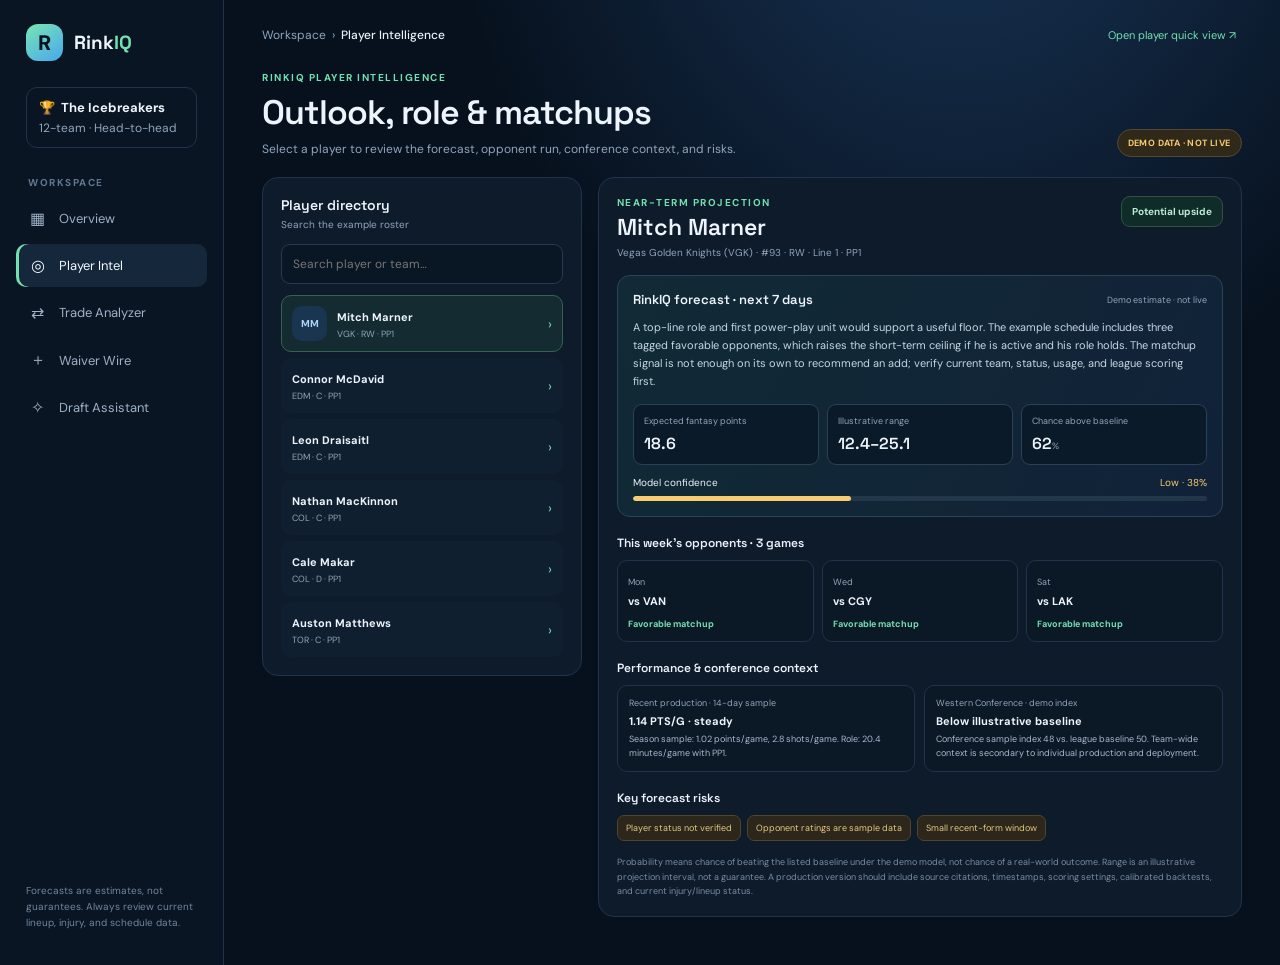
==== commit 1e6e0950: "Add player headshots and team logos to player intelligence" ====
--- a/player-intelligence.html
+++ b/player-intelligence.html
@@ -8,6 +8,7 @@
   <style>
     :root{--bg:#07111e;--panel:#0e1b2b;--panel2:#122338;--line:#20334a;--muted:#91a4ba;--text:#edf4fb;--green:#73e0b0;--blue:#72b7ff;--yellow:#f6cb72;--red:#ff8585;--radius:16px}*{box-sizing:border-box}body{margin:0;background:radial-gradient(ellipse at 75% -20%,#193659 0,transparent 38%),var(--bg);color:var(--text);font:14px 'DM Sans',sans-serif;min-height:100vh}button,input,select{font:inherit}button{cursor:pointer}.shell{display:grid;grid-template-columns:224px minmax(0,1fr);min-height:100vh}.sidebar{background:#091523;border-right:1px solid var(--line);padding:24px 16px;display:flex;flex-direction:column;gap:26px}.brand{display:flex;align-items:center;gap:11px;padding:0 10px}.brand-mark{width:37px;height:37px;border-radius:12px;background:linear-gradient(145deg,#79e5b3,#47a8ee);color:#07111e;display:grid;place-items:center;font-size:21px;font-weight:800}.brand-name{font:700 19px 'Space Grotesk',sans-serif}.brand-name span{color:var(--green)}.season{margin:0 10px;padding:11px 12px;border:1px solid var(--line);border-radius:11px;color:var(--muted);font-size:12px}.season b{color:var(--text);display:block;margin-bottom:4px;font-size:13px}.nav-label{font-size:10px;letter-spacing:1.5px;color:#637890;font-weight:700;padding:0 12px;margin:2px 0 8px}.nav{display:grid;gap:4px}.nav a{display:flex;align-items:center;gap:12px;background:transparent;color:#9eb0c4;text-decoration:none;padding:11px 12px;border-radius:10px;font-size:13px}.nav a:hover,.nav a.active{background:#15273b;color:#eff8ff}.nav a.active{box-shadow:inset 3px 0 var(--green)}.nav .icon{width:19px;text-align:center;font-size:16px}.side-note{margin-top:auto;color:#71869b;font-size:10px;line-height:1.6;padding:10px}.main{min-width:0;padding:27px clamp(18px,3vw,42px) 48px;max-width:1450px;width:100%;margin:auto}.topbar{display:flex;justify-content:space-between;align-items:center;margin-bottom:28px}.crumb{color:var(--muted);font-size:12px}.crumb b{color:#eaf3fa;font-weight:500}.tag{border:1px solid #554832;background:#302819;color:var(--yellow);border-radius:99px;padding:7px 10px;font-size:9px;font-weight:700;letter-spacing:.4px}.heading{display:flex;justify-content:space-between;align-items:flex-end;gap:16px;margin-bottom:20px}.eyebrow{font-size:10px;letter-spacing:1.5px;color:var(--green);font-weight:700;text-transform:uppercase}.heading h1{font:600 clamp(26px,3vw,34px) 'Space Grotesk',sans-serif;letter-spacing:-1px;margin:7px 0}.heading p{color:var(--muted);font-size:12px;margin:0}.layout{display:grid;grid-template-columns:minmax(270px,.72fr) minmax(0,1.45fr);gap:16px;align-items:start}.card{background:var(--panel);border:1px solid var(--line);border-radius:var(--radius);padding:18px;min-width:0}.card-head{display:flex;justify-content:space-between;align-items:center;gap:10px;margin-bottom:13px}.card-title{font:600 14px 'Space Grotesk',sans-serif}.card-sub{font-size:10px;color:var(--muted);margin-top:4px}.search{width:100%;padding:11px;background:#091624;border:1px solid #263b51;border-radius:9px;color:var(--text);font-size:12px;margin-bottom:11px}.directory{display:grid;gap:6px;max-height:640px;overflow:auto}.player-option{width:100%;background:#101f30;border:1px solid transparent;border-radius:10px;padding:10px;display:flex;gap:10px;align-items:center;color:var(--text);text-align:left}.player-option:hover,.player-option.selected{background:#142b31;border-color:#376252}.initial{width:35px;height:35px;border-radius:10px;display:grid;place-items:center;background:#1a3550;color:#aed5f6;font-weight:700;font-size:10px;flex:none}.player-option strong{font-size:11px}.player-option small{display:block;color:var(--muted);font-size:9px;margin-top:3px}.player-option .arrow{margin-left:auto;color:var(--green)}.detail-head{display:flex;justify-content:space-between;align-items:flex-start;gap:12px}.player-title{font:600 23px 'Space Grotesk',sans-serif;margin:3px 0}.player-meta{color:var(--muted);font-size:10px;line-height:1.5}.decision{border:1px solid #315145;background:#102c28;color:#bcebd7;border-radius:9px;padding:8px 10px;font-size:10px;font-weight:700;white-space:nowrap}.decision.caution{border-color:#554832;background:#302819;color:#f3d28b}.forecast{margin-top:15px;background:linear-gradient(115deg,#112a35,#112238);border:1px solid #28465a;border-radius:13px;padding:15px}.forecast-top{display:flex;align-items:center;justify-content:space-between;gap:12px}.forecast-title{font:600 13px 'Space Grotesk',sans-serif}.freshness{font-size:9px;color:var(--muted)}.forecast p{font-size:11px;line-height:1.65;color:#c5d6e3;margin:10px 0 0}.probability{display:grid;grid-template-columns:repeat(3,1fr);gap:8px;margin-top:13px}.metric{border:1px solid #294156;background:#0b1a29;border-radius:9px;padding:10px}.metric small{display:block;font-size:9px;color:var(--muted);line-height:1.4}.metric b{display:block;font:600 16px 'Space Grotesk',sans-serif;margin-top:6px}.metric .unit{font-size:9px;color:var(--muted);font-weight:400}.confidence-row{display:flex;justify-content:space-between;align-items:center;gap:8px;margin-top:11px;font-size:10px}.confidence{color:var(--yellow)}.bar{height:5px;border-radius:9px;background:#23374a;overflow:hidden;margin-top:7px}.bar i{display:block;height:100%;background:var(--yellow);border-radius:9px}.section-title{font:600 12px 'Space Grotesk',sans-serif;margin:18px 0 9px}.matchups{display:grid;grid-template-columns:repeat(3,minmax(0,1fr));gap:8px}.matchup{border:1px solid var(--line);background:#0b1826;border-radius:10px;padding:10px}.matchup .day{font-size:9px;color:var(--muted)}.matchup strong{font-size:11px;display:block;margin:5px 0}.rating{font-size:9px;font-weight:700}.rating.favorable{color:var(--green)}.rating.neutral{color:var(--blue)}.rating.tough{color:var(--yellow)}.context{display:grid;grid-template-columns:1fr 1fr;gap:9px}.context-card{border:1px solid var(--line);background:#0b1826;border-radius:10px;padding:11px}.context-card small{display:block;color:var(--muted);font-size:9px}.context-card b{display:block;font-size:11px;margin:5px 0}.context-card p{color:#a7bacd;font-size:9px;line-height:1.5;margin:0}.risks{display:flex;flex-wrap:wrap;gap:6px}.risk{padding:6px 8px;border:1px solid #51432d;color:#e6c982;background:#2c261b;border-radius:7px;font-size:9px}.footnote{font-size:9px;line-height:1.6;color:#788da3;margin:14px 0 0}.empty{color:var(--muted);font-size:11px;padding:20px;text-align:center}.modal-backdrop{position:fixed;inset:0;background:#030811bd;display:none;place-items:center;padding:18px;z-index:5}.modal-backdrop.open{display:grid}.modal{width:min(920px,100%);max-height:min(90vh,900px);overflow:auto;background:#0e1b2b;border:1px solid #2a435b;border-radius:17px;padding:20px;box-shadow:0 20px 70px #0009}.modal-head{display:flex;justify-content:space-between;align-items:center;margin-bottom:16px}.modal-head h2{font:600 17px 'Space Grotesk',sans-serif;margin:0}.close{background:transparent;border:0;color:var(--muted);font-size:22px}.modal .layout{grid-template-columns:minmax(220px,.65fr) minmax(0,1.35fr)}.modal .directory{max-height:290px}.modal .detail-card{padding:0;border:0;background:transparent}.modal .player-title{font-size:20px}.modal .section-title{margin-top:14px}.inline-link{color:var(--green);font-size:11px;text-decoration:none}.inline-link:hover{text-decoration:underline}.toast{position:fixed;bottom:20px;left:50%;transform:translate(-50%,15px);background:#18382f;border:1px solid #32624f;color:#c4f1dc;border-radius:9px;padding:10px 14px;font-size:11px;opacity:0;pointer-events:none;transition:.2s;z-index:8}.toast.show{opacity:1;transform:translate(-50%,0)}@media(max-width:850px){.shell{grid-template-columns:190px minmax(0,1fr)}.layout{grid-template-columns:1fr}.directory{max-height:260px;grid-template-columns:repeat(2,minmax(0,1fr))}}@media(max-width:650px){.shell{display:block}.sidebar{position:sticky;top:0;z-index:3;padding:8px;border-right:0;border-bottom:1px solid var(--line);display:block;background:#091523ed}.brand,.season,.nav-label,.side-note{display:none}.nav{display:flex;justify-content:space-around;gap:3px}.nav a{display:grid;text-align:center;gap:2px;font-size:8px;padding:6px 5px}.nav .icon{margin:auto}.main{padding:18px 13px 35px}.heading{align-items:flex-start;flex-direction:column}.layout{grid-template-columns:1fr}.directory{grid-template-columns:1fr 1fr;max-height:230px}.modal .layout{grid-template-columns:1fr}.modal .directory{grid-template-columns:1fr 1fr;max-height:180px}.modal .detail-card{padding:0}.matchups{grid-template-columns:repeat(3,minmax(0,1fr))}}@media(max-width:400px){.probability{gap:5px}.metric{padding:8px}.metric b{font-size:14px}.matchup{padding:7px}}
   </style>
+  <link rel="stylesheet" href="assets/rinkiq-enhancements.css">
 </head>
 <body>
   <div class="shell"><aside class="sidebar">
@@ -48,5 +49,6 @@
   function closeQuickView(){backdrop.classList.remove('open');document.body.style.overflow='';}
   search.addEventListener('input',renderDirectory);document.getElementById('openModal').addEventListener('click',openQuickView);document.getElementById('closeModal').addEventListener('click',closeQuickView);backdrop.addEventListener('click',event=>{if(event.target===backdrop)closeQuickView()});document.addEventListener('keydown',event=>{if(event.key==='Escape')closeQuickView()});renderDirectory();renderDetail();
 </script>
+  <script src="assets/rinkiq-enhancements.js" defer></script>
 </body>
 </html>
--- a/assets/rinkiq-enhancements.css
+++ b/assets/rinkiq-enhancements.css
@@ -0,0 +1,39 @@
+/* RinkIQ dashboard visual upgrade layer */
+.rink-avatar{width:34px;height:34px;object-fit:cover;border-radius:50%;background:#1a3550;border:1px solid #34536d;flex:none}
+.rink-team-logo{width:22px;height:22px;object-fit:contain;vertical-align:middle;margin-right:5px}
+.rink-rank{display:inline-grid;place-items:center;width:23px;height:23px;border-radius:7px;background:#1b3044;color:#b8d3e8;font:700 10px 'Space Grotesk',sans-serif;margin-right:7px}
+.rink-trend{display:inline-flex;align-items:center;gap:4px;padding:4px 7px;border-radius:99px;font-size:9px;font-weight:700;white-space:nowrap}
+.rink-trend.up{color:#9ce9c5;background:#14372d;border:1px solid #285b48}
+.rink-trend.down{color:#ffaaaa;background:#3a2027;border:1px solid #653540}
+.rink-trend.steady{color:#b7c9db;background:#1a2b3d;border:1px solid #30475d}
+.rink-enhancement-grid{display:grid;grid-template-columns:minmax(0,1.25fr) minmax(260px,.75fr);gap:16px;margin:18px 0}
+.rink-panel{background:var(--panel,#0e1b2b);border:1px solid var(--line,#20334a);border-radius:16px;padding:18px;min-width:0}
+.rink-panel-head{display:flex;justify-content:space-between;align-items:flex-start;gap:12px;margin-bottom:14px}
+.rink-panel-title{font:600 14px 'Space Grotesk',sans-serif}
+.rink-panel-sub{font-size:10px;color:var(--muted,#91a4ba);margin-top:4px}
+.rink-live-tag{font-size:9px;color:#f4d18a;background:#302819;border:1px solid #554832;padding:5px 8px;border-radius:99px;white-space:nowrap}
+.rink-summary{display:grid;grid-template-columns:repeat(3,1fr);gap:9px}
+.rink-summary-item{padding:11px;border:1px solid #263b51;background:#0a1725;border-radius:10px}
+.rink-summary-item small{display:block;color:var(--muted);font-size:9px}
+.rink-summary-item strong{display:block;font:600 19px 'Space Grotesk',sans-serif;margin:5px 0}
+.rink-summary-item span{font-size:9px;color:#9ce9c5}
+.rink-chart-controls{display:flex;gap:5px}
+.rink-chart-controls button{border:1px solid #2a4056;background:#0a1725;color:#a9bed1;border-radius:7px;padding:5px 8px;font-size:9px}
+.rink-chart-controls button[aria-pressed=true]{background:#17372e;color:#a9ebca;border-color:#315b49}
+.rink-chart{width:100%;height:150px;display:block;overflow:visible}
+.rink-chart text{fill:#8195aa;font:9px 'DM Sans',sans-serif}
+.rink-chart .gridline{stroke:#26384c;stroke-dasharray:3 5}
+.rink-chart .area{fill:url(#rinkArea)}
+.rink-chart .line{fill:none;stroke:#73e0b0;stroke-width:2.5;stroke-linecap:round;stroke-linejoin:round}
+.rink-chart .dot{fill:#73e0b0;stroke:#0e1b2b;stroke-width:2}
+.rink-chart-legend{display:flex;justify-content:space-between;color:var(--muted);font-size:9px;margin-top:3px}
+.rink-ranking{display:grid;gap:8px}
+.rink-ranking-row{display:grid;grid-template-columns:auto 34px minmax(0,1fr) auto;align-items:center;gap:8px;padding:8px;border:1px solid #1e3145;border-radius:10px;background:#0b1928}
+.rink-ranking-row .name{font-size:10px;font-weight:700}
+.rink-ranking-row .meta{font-size:9px;color:var(--muted);margin-top:3px}
+.rink-ranking-row .points{font:600 13px 'Space Grotesk',sans-serif;text-align:right}
+.rink-ranking-row .points small{display:block;font:9px 'DM Sans',sans-serif;color:var(--muted);margin-top:2px}
+.rink-headshot{width:34px;height:34px;object-fit:cover;border-radius:50%;background:#1a3550}
+.rink-disclaimer{font-size:9px;color:#8195aa;line-height:1.5;margin:10px 0 0}
+@media(max-width:850px){.rink-enhancement-grid{grid-template-columns:1fr}}
+@media(max-width:520px){.rink-summary{grid-template-columns:1fr 1fr 1fr;gap:5px}.rink-summary-item{padding:8px}.rink-summary-item strong{font-size:16px}.rink-ranking-row{grid-template-columns:auto 30px minmax(0,1fr) auto}.rink-headshot{width:30px;height:30px}}
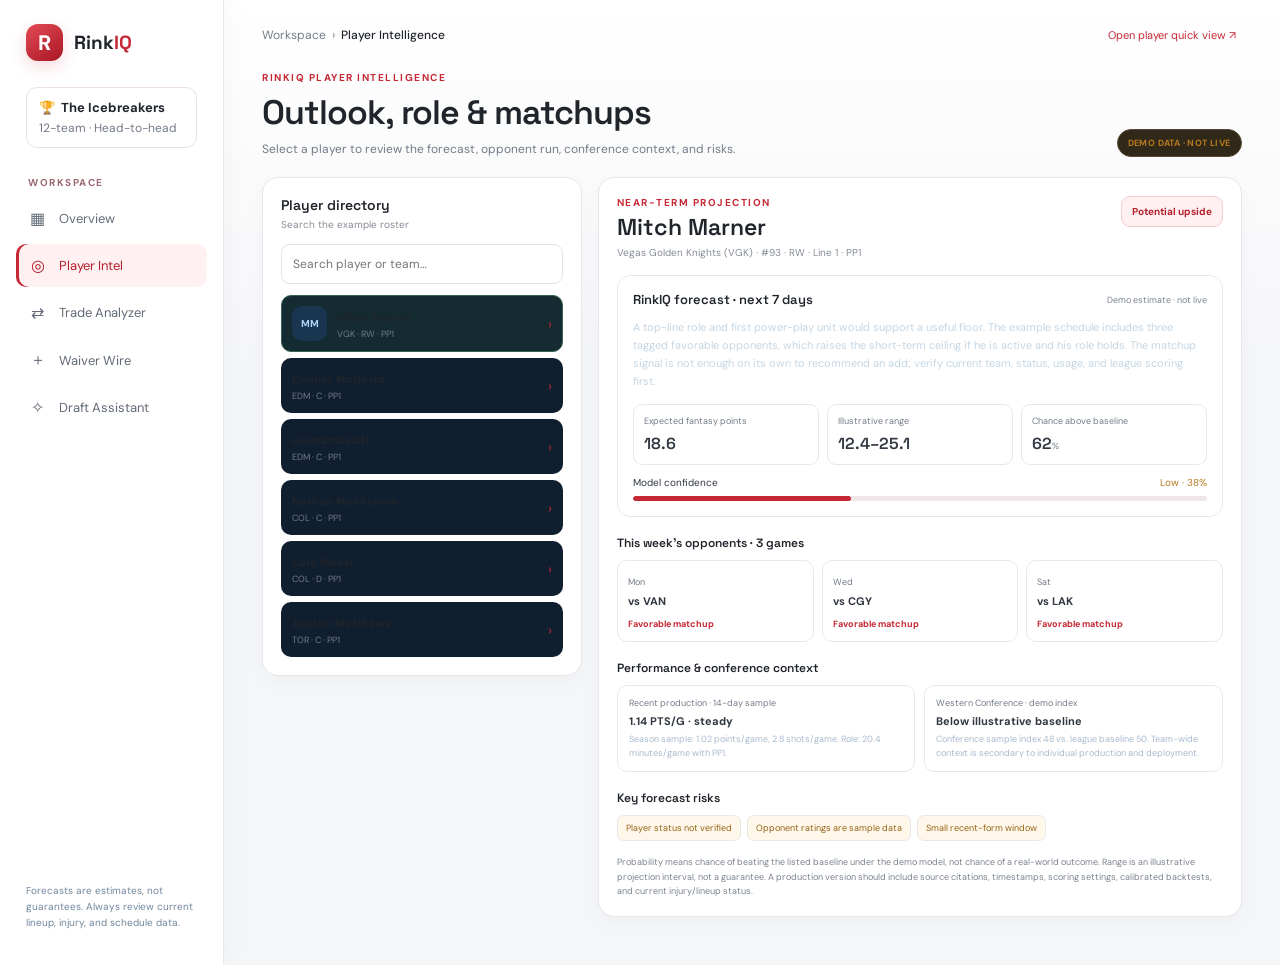
==== commit 6e905262: "Apply modern white and red theme across RinkIQ" ====
--- a/player-intelligence.html
+++ b/player-intelligence.html
@@ -9,6 +9,7 @@
     :root{--bg:#07111e;--panel:#0e1b2b;--panel2:#122338;--line:#20334a;--muted:#91a4ba;--text:#edf4fb;--green:#73e0b0;--blue:#72b7ff;--yellow:#f6cb72;--red:#ff8585;--radius:16px}*{box-sizing:border-box}body{margin:0;background:radial-gradient(ellipse at 75% -20%,#193659 0,transparent 38%),var(--bg);color:var(--text);font:14px 'DM Sans',sans-serif;min-height:100vh}button,input,select{font:inherit}button{cursor:pointer}.shell{display:grid;grid-template-columns:224px minmax(0,1fr);min-height:100vh}.sidebar{background:#091523;border-right:1px solid var(--line);padding:24px 16px;display:flex;flex-direction:column;gap:26px}.brand{display:flex;align-items:center;gap:11px;padding:0 10px}.brand-mark{width:37px;height:37px;border-radius:12px;background:linear-gradient(145deg,#79e5b3,#47a8ee);color:#07111e;display:grid;place-items:center;font-size:21px;font-weight:800}.brand-name{font:700 19px 'Space Grotesk',sans-serif}.brand-name span{color:var(--green)}.season{margin:0 10px;padding:11px 12px;border:1px solid var(--line);border-radius:11px;color:var(--muted);font-size:12px}.season b{color:var(--text);display:block;margin-bottom:4px;font-size:13px}.nav-label{font-size:10px;letter-spacing:1.5px;color:#637890;font-weight:700;padding:0 12px;margin:2px 0 8px}.nav{display:grid;gap:4px}.nav a{display:flex;align-items:center;gap:12px;background:transparent;color:#9eb0c4;text-decoration:none;padding:11px 12px;border-radius:10px;font-size:13px}.nav a:hover,.nav a.active{background:#15273b;color:#eff8ff}.nav a.active{box-shadow:inset 3px 0 var(--green)}.nav .icon{width:19px;text-align:center;font-size:16px}.side-note{margin-top:auto;color:#71869b;font-size:10px;line-height:1.6;padding:10px}.main{min-width:0;padding:27px clamp(18px,3vw,42px) 48px;max-width:1450px;width:100%;margin:auto}.topbar{display:flex;justify-content:space-between;align-items:center;margin-bottom:28px}.crumb{color:var(--muted);font-size:12px}.crumb b{color:#eaf3fa;font-weight:500}.tag{border:1px solid #554832;background:#302819;color:var(--yellow);border-radius:99px;padding:7px 10px;font-size:9px;font-weight:700;letter-spacing:.4px}.heading{display:flex;justify-content:space-between;align-items:flex-end;gap:16px;margin-bottom:20px}.eyebrow{font-size:10px;letter-spacing:1.5px;color:var(--green);font-weight:700;text-transform:uppercase}.heading h1{font:600 clamp(26px,3vw,34px) 'Space Grotesk',sans-serif;letter-spacing:-1px;margin:7px 0}.heading p{color:var(--muted);font-size:12px;margin:0}.layout{display:grid;grid-template-columns:minmax(270px,.72fr) minmax(0,1.45fr);gap:16px;align-items:start}.card{background:var(--panel);border:1px solid var(--line);border-radius:var(--radius);padding:18px;min-width:0}.card-head{display:flex;justify-content:space-between;align-items:center;gap:10px;margin-bottom:13px}.card-title{font:600 14px 'Space Grotesk',sans-serif}.card-sub{font-size:10px;color:var(--muted);margin-top:4px}.search{width:100%;padding:11px;background:#091624;border:1px solid #263b51;border-radius:9px;color:var(--text);font-size:12px;margin-bottom:11px}.directory{display:grid;gap:6px;max-height:640px;overflow:auto}.player-option{width:100%;background:#101f30;border:1px solid transparent;border-radius:10px;padding:10px;display:flex;gap:10px;align-items:center;color:var(--text);text-align:left}.player-option:hover,.player-option.selected{background:#142b31;border-color:#376252}.initial{width:35px;height:35px;border-radius:10px;display:grid;place-items:center;background:#1a3550;color:#aed5f6;font-weight:700;font-size:10px;flex:none}.player-option strong{font-size:11px}.player-option small{display:block;color:var(--muted);font-size:9px;margin-top:3px}.player-option .arrow{margin-left:auto;color:var(--green)}.detail-head{display:flex;justify-content:space-between;align-items:flex-start;gap:12px}.player-title{font:600 23px 'Space Grotesk',sans-serif;margin:3px 0}.player-meta{color:var(--muted);font-size:10px;line-height:1.5}.decision{border:1px solid #315145;background:#102c28;color:#bcebd7;border-radius:9px;padding:8px 10px;font-size:10px;font-weight:700;white-space:nowrap}.decision.caution{border-color:#554832;background:#302819;color:#f3d28b}.forecast{margin-top:15px;background:linear-gradient(115deg,#112a35,#112238);border:1px solid #28465a;border-radius:13px;padding:15px}.forecast-top{display:flex;align-items:center;justify-content:space-between;gap:12px}.forecast-title{font:600 13px 'Space Grotesk',sans-serif}.freshness{font-size:9px;color:var(--muted)}.forecast p{font-size:11px;line-height:1.65;color:#c5d6e3;margin:10px 0 0}.probability{display:grid;grid-template-columns:repeat(3,1fr);gap:8px;margin-top:13px}.metric{border:1px solid #294156;background:#0b1a29;border-radius:9px;padding:10px}.metric small{display:block;font-size:9px;color:var(--muted);line-height:1.4}.metric b{display:block;font:600 16px 'Space Grotesk',sans-serif;margin-top:6px}.metric .unit{font-size:9px;color:var(--muted);font-weight:400}.confidence-row{display:flex;justify-content:space-between;align-items:center;gap:8px;margin-top:11px;font-size:10px}.confidence{color:var(--yellow)}.bar{height:5px;border-radius:9px;background:#23374a;overflow:hidden;margin-top:7px}.bar i{display:block;height:100%;background:var(--yellow);border-radius:9px}.section-title{font:600 12px 'Space Grotesk',sans-serif;margin:18px 0 9px}.matchups{display:grid;grid-template-columns:repeat(3,minmax(0,1fr));gap:8px}.matchup{border:1px solid var(--line);background:#0b1826;border-radius:10px;padding:10px}.matchup .day{font-size:9px;color:var(--muted)}.matchup strong{font-size:11px;display:block;margin:5px 0}.rating{font-size:9px;font-weight:700}.rating.favorable{color:var(--green)}.rating.neutral{color:var(--blue)}.rating.tough{color:var(--yellow)}.context{display:grid;grid-template-columns:1fr 1fr;gap:9px}.context-card{border:1px solid var(--line);background:#0b1826;border-radius:10px;padding:11px}.context-card small{display:block;color:var(--muted);font-size:9px}.context-card b{display:block;font-size:11px;margin:5px 0}.context-card p{color:#a7bacd;font-size:9px;line-height:1.5;margin:0}.risks{display:flex;flex-wrap:wrap;gap:6px}.risk{padding:6px 8px;border:1px solid #51432d;color:#e6c982;background:#2c261b;border-radius:7px;font-size:9px}.footnote{font-size:9px;line-height:1.6;color:#788da3;margin:14px 0 0}.empty{color:var(--muted);font-size:11px;padding:20px;text-align:center}.modal-backdrop{position:fixed;inset:0;background:#030811bd;display:none;place-items:center;padding:18px;z-index:5}.modal-backdrop.open{display:grid}.modal{width:min(920px,100%);max-height:min(90vh,900px);overflow:auto;background:#0e1b2b;border:1px solid #2a435b;border-radius:17px;padding:20px;box-shadow:0 20px 70px #0009}.modal-head{display:flex;justify-content:space-between;align-items:center;margin-bottom:16px}.modal-head h2{font:600 17px 'Space Grotesk',sans-serif;margin:0}.close{background:transparent;border:0;color:var(--muted);font-size:22px}.modal .layout{grid-template-columns:minmax(220px,.65fr) minmax(0,1.35fr)}.modal .directory{max-height:290px}.modal .detail-card{padding:0;border:0;background:transparent}.modal .player-title{font-size:20px}.modal .section-title{margin-top:14px}.inline-link{color:var(--green);font-size:11px;text-decoration:none}.inline-link:hover{text-decoration:underline}.toast{position:fixed;bottom:20px;left:50%;transform:translate(-50%,15px);background:#18382f;border:1px solid #32624f;color:#c4f1dc;border-radius:9px;padding:10px 14px;font-size:11px;opacity:0;pointer-events:none;transition:.2s;z-index:8}.toast.show{opacity:1;transform:translate(-50%,0)}@media(max-width:850px){.shell{grid-template-columns:190px minmax(0,1fr)}.layout{grid-template-columns:1fr}.directory{max-height:260px;grid-template-columns:repeat(2,minmax(0,1fr))}}@media(max-width:650px){.shell{display:block}.sidebar{position:sticky;top:0;z-index:3;padding:8px;border-right:0;border-bottom:1px solid var(--line);display:block;background:#091523ed}.brand,.season,.nav-label,.side-note{display:none}.nav{display:flex;justify-content:space-around;gap:3px}.nav a{display:grid;text-align:center;gap:2px;font-size:8px;padding:6px 5px}.nav .icon{margin:auto}.main{padding:18px 13px 35px}.heading{align-items:flex-start;flex-direction:column}.layout{grid-template-columns:1fr}.directory{grid-template-columns:1fr 1fr;max-height:230px}.modal .layout{grid-template-columns:1fr}.modal .directory{grid-template-columns:1fr 1fr;max-height:180px}.modal .detail-card{padding:0}.matchups{grid-template-columns:repeat(3,minmax(0,1fr))}}@media(max-width:400px){.probability{gap:5px}.metric{padding:8px}.metric b{font-size:14px}.matchup{padding:7px}}
   </style>
   <link rel="stylesheet" href="assets/rinkiq-enhancements.css">
+  <link rel="stylesheet" href="assets/rinkiq-modern-theme.css">
 </head>
 <body>
   <div class="shell"><aside class="sidebar">
--- a/assets/rinkiq-modern-theme.css
+++ b/assets/rinkiq-modern-theme.css
@@ -0,0 +1,72 @@
+/* RinkIQ modern white + red visual system */
+:root{
+  --bg:#f5f6f8!important;--panel:#ffffff!important;--panel2:#fff5f5!important;
+  --line:#e6e8ed!important;--muted:#737b88!important;--text:#20242b!important;
+  --green:#c62835!important;--blue:#526477!important;--yellow:#b7791f!important;
+  --red:#c62835!important;--purple:#8155a6!important;--radius:16px;
+  color-scheme:light;
+}
+html,body{background:#f5f6f8!important;color:#20242b!important}
+body{background:linear-gradient(180deg,#fff 0,#f5f6f8 360px)!important;color:#20242b!important}
+.sidebar{background:#fff!important;border-color:#e7e8ec!important;box-shadow:4px 0 22px #20242b08}
+.brand-mark{background:linear-gradient(145deg,#e34b55,#a91525)!important;color:#fff!important;box-shadow:0 6px 16px #c628352c}
+.brand-name,.brand-name span{color:#20242b!important}.brand-name span{color:#c62835!important}
+.season,.upgrade,.user{border-color:#ece0e1!important}
+.season{color:#737b88!important}.season b{color:#20242b!important}
+.nav-label{color:#9a6870!important}
+.nav button,.nav a{color:#626b77!important}
+.nav button:hover,.nav a:hover,.nav button.active,.nav a.active{background:#fff0f1!important;color:#b51f2d!important}
+.nav button.active,.nav a.active{box-shadow:inset 3px 0 #c62835!important}
+.upgrade{background:linear-gradient(145deg,#fff5f5,#fff)!important}
+.upgrade button,.primary{background:#c62835!important;color:#fff!important;box-shadow:0 5px 12px #c6283522}
+.upgrade button:hover,.primary:hover{background:#a91f2b!important}
+.avatar{background:#fae4e6!important;color:#a91f2b!important}
+.main{color:#20242b!important}
+.crumb,.greeting p,.card-sub,.stat-top,.stat-foot,.season,.user small{color:#737b88!important}
+.crumb b,.player-name,.news-copy b{color:#20242b!important}
+.eyebrow,.text-btn,.tool-card .arrow{color:#c62835!important}
+.date-pill,.icon-btn,.league-btn,.secondary{background:#fff!important;border-color:#e5e7eb!important;color:#4e5662!important}
+.date-pill i,.league-btn span{background:#c62835!important;color:#c62835!important}
+.hero{background:linear-gradient(115deg,#fff,#fff4f4 70%,#fdebed)!important;border:1px solid #f0d7da!important;box-shadow:0 12px 30px #8d1b2710}
+.hero h2,.hero-score strong{color:#20242b!important}
+.hero p,.hero-score small{color:#69727f!important}
+.hero-score{border-color:#f0d7da!important}
+.score-ring{border-color:#c62835!important;border-right-color:#f0b9be!important;color:#20242b!important}
+.hero-score .positive,.good,.trend,.impact-row strong{color:#b51f2d!important}
+.stats .stat,.card,.tool-card,.modal{background:#fff!important;border-color:#e7e8ec!important;box-shadow:0 5px 18px #20242b08}
+.stat strong,.card-title,.tool-card b,.modal-head h3{color:#20242b!important}
+.stat-icon{color:#c62835!important}
+.player-table th{color:#8b929c!important;border-color:#eceef1!important}
+.player-table td,.schedule,.news-item,.matchup-row{border-color:#eef0f2!important;color:#3f4650!important}
+.player-initial,.team-logo,.impact-orb,.tool-card .tool-icon{background:#fae7e9!important;color:#b51f2d!important}
+.player-meta,.match-meta,.news-copy small,.card-sub{color:#858c96!important}
+.trend.down,.warn{color:#b7791f!important}
+.chart-grid{stroke:#e6e8ed!important}.chart-line{stroke:#c62835!important}.chart-area{fill:#c6283518!important}
+.legend-dot{background:#c62835!important}
+.impact-highlight{background:#fff5f5!important;border-color:#f1dadd!important}
+.bar{background:#f0e6e7!important}.bar i{background:#c62835!important}
+.tool-card{background:linear-gradient(145deg,#fff,#fff8f8)!important}
+.tool-card:hover{border-color:#e2aeb3!important;box-shadow:0 10px 24px #c6283512!important}
+.modal-backdrop{background:#252a32a8!important}
+.modal{background:#fff!important;border-color:#e7e8ec!important;box-shadow:0 24px 80px #171b2530!important}
+.close{color:#737b88!important}
+.field label{color:#69727f!important}
+.field input,.field select,.search,.matchup-controls select{background:#fff!important;border-color:#dfe2e7!important;color:#20242b!important}
+.field input:focus,.field select:focus,.search:focus{outline:2px solid #c6283530;border-color:#c62835!important}
+.result{background:#fff4f4!important;border-color:#efcdd1!important;color:#4a3033!important}
+.secondary{border-color:#e0e2e6!important;color:#555d68!important}
+.toast{background:#fff!important;border-color:#e8c6ca!important;color:#9f1d29!important;box-shadow:0 8px 28px #20242b18}
+.matchup-badge{background:#fff0f1!important;border-color:#efcdd1!important;color:#b51f2d!important}
+.matchup-badge.tough{background:#fff7e9!important;border-color:#f0dfbd!important;color:#956318!important}
+.matchup-badge.neutral{background:#f2f4f7!important;border-color:#e1e5e9!important;color:#586474!important}
+.opp-chip{background:#f1f2f4!important;color:#414954!important}
+.opp-chip.easy{background:#fff0f1!important;color:#b51f2d!important}
+.matchup-note,.matchup-footnote{color:#7b838e!important}
+.rink-panel,.trade-side,.trade-settings,.trade-projection,.trade-verdict,.context-card,.forecast,.metric,.matchup,.risk{background:#fff!important;border-color:#e7e8ec!important;color:#303741!important}
+.rink-panel-title,.trade-side h4,.trade-verdict h4,.forecast-title{color:#20242b!important}
+.rink-panel-sub,.trade-muted,.footnote,.trade-footnote,.freshness{color:#7b838e!important}
+.rink-live-tag,.decision{background:#fff0f1!important;border-color:#efcdd1!important;color:#b51f2d!important}
+.trade-player-choice,.trade-selected,.trade-category-row,.trade-player-line{background:#fff!important;border-color:#eceef1!important;color:#303741!important}
+.trade-chip{background:#fff0f1!important;color:#b51f2d!important}
+.risk{background:#fff7e9!important;color:#956318!important}
+@media(max-width:760px){.sidebar{background:#fffF!important;border-top-color:#e7e8ec!important;box-shadow:0 -5px 18px #20242b0a}.nav button.active{box-shadow:inset 0 -2px #c62835!important}}
